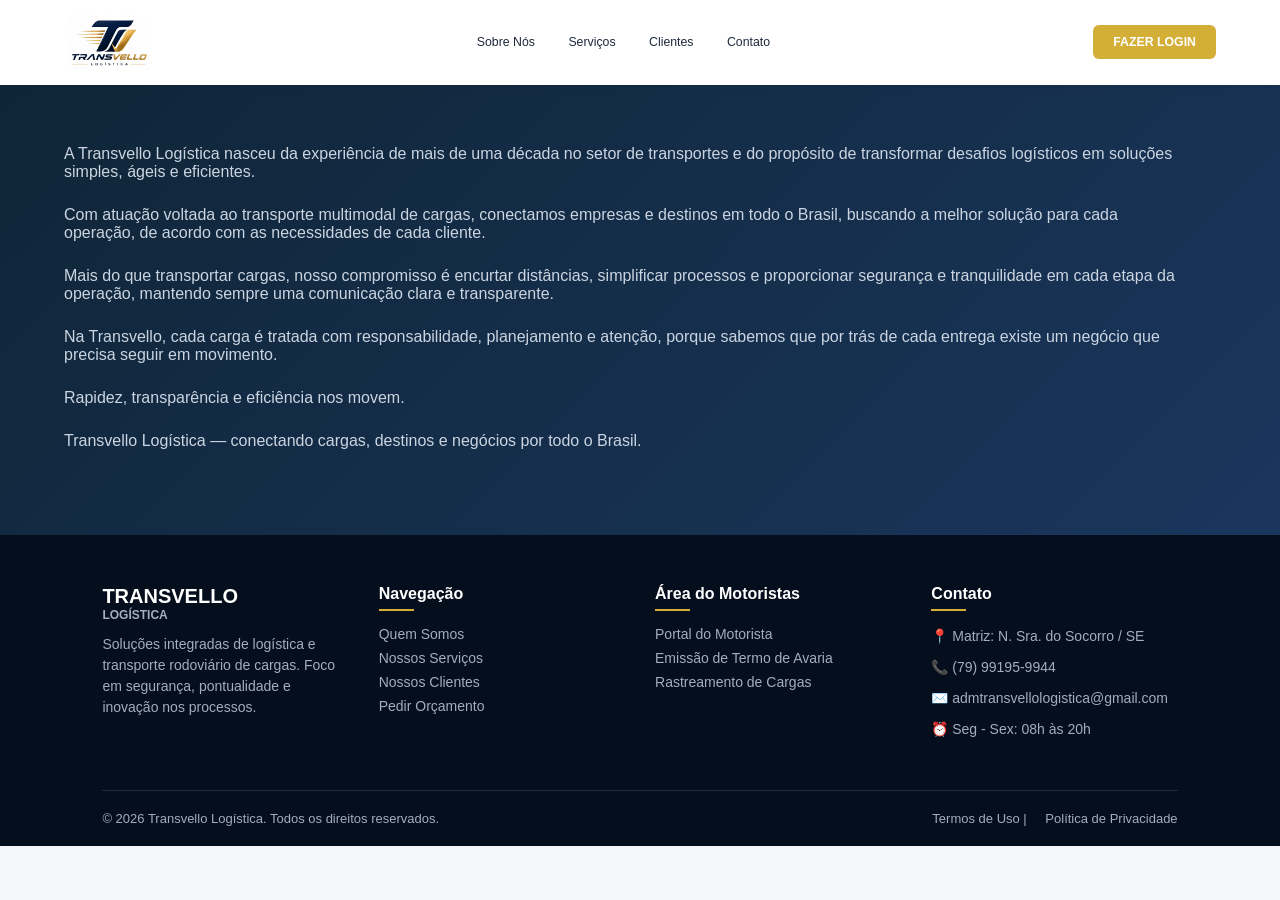
==== Quem_Somos/index.html @ 7d19bf4a "Add files via upload" ====
<!DOCTYPE html>
<html lang="pt-BR">
<head>
    <meta charset="UTF-8">
    <meta name="viewport" content="width=device-width, initial-scale=1.0">
    <title>Transvello Logística | Soluções em Transporte</title>    
    
    <link rel="icon" type="image/x-icon" href="../assets/img/logo.jpeg">

    <link rel="stylesheet" href="../assets/css/inicialize.css">

    <link rel="stylesheet" href="../assets/css/style.css">
    <script src="../assets/js/script.js" defer></script>

</head>
<body>

    <header>
        <a class="logo" href="/Transvello/">
            <img src="../assets/img/logo.jpeg" alt="Logo Transvello" style="max-width: 100%; max-height: 55px; object-fit: contain;">
        </a>
        <nav>
            <a href="#sobre">Sobre Nós</a>
            <a href="#servicos">Serviços</a>
            <a href="#clientes">Clientes</a>
            <a href="#contato">Contato</a>
        </nav>
        <a href="#orcamento" class="btn-cta">FAZER LOGIN</a>
    </header>

    <section class="hero">
        <div class="hero-text">
            <p>A Transvello Logística nasceu da experiência de mais de uma década no setor de transportes e do propósito de transformar desafios logísticos em soluções simples, ágeis e eficientes.</p>

            <p>Com atuação voltada ao transporte multimodal de cargas, conectamos empresas e destinos em todo o Brasil, buscando a melhor solução para cada operação, de acordo com as necessidades de cada cliente.</p>

            <p>Mais do que transportar cargas, nosso compromisso é encurtar distâncias, simplificar processos e proporcionar segurança e tranquilidade em cada etapa da operação, mantendo sempre uma comunicação clara e transparente.</p>

            <p>Na Transvello, cada carga é tratada com responsabilidade, planejamento e atenção, porque sabemos que por trás de cada entrega existe um negócio que precisa seguir em movimento.</p>

            <p>Rapidez, transparência e eficiência nos movem.</p>

            <p>Transvello Logística — conectando cargas, destinos e negócios por todo o Brasil.</p>
        </div>
        
        
    </section>

    <footer>
        <div class="footer-container">
            
            <!-- Coluna 1: Sobre -->
            <div class="footer-col">
                <div class="logo" style="color: #ffffff; margin-bottom: 12px;">TRANSVELLO <span style="color: #a0aec0;">LOGÍSTICA</span></div>
                <p>Soluções integradas de logística e transporte rodoviário de cargas. Foco em segurança, pontualidade e inovação nos processos.</p>
            </div>

            <!-- Coluna 2: Navegação -->
            <div class="footer-col">
                <h4>Navegação</h4>
                <ul>
                    <li><a href="#sobre">Quem Somos</a></li>
                    <li><a href="#servicos">Nossos Serviços</a></li>
                    <li><a href="#clientes">Nossos Clientes</a></li>
                    <li><a href="#orcamento">Pedir Orçamento</a></li>
                </ul>
            </div>

            <!-- Coluna 3: Acesso Restrito / Sistemas -->
            <div class="footer-col">
                <h4>Área do Motoristas</h4>
                <ul>
                    <li><a href="#" target="_blank">Portal do Motorista</a></li>
                    <li><a href="#">Emissão de Termo de Avaria</a></li>
                    <li><a href="#">Rastreamento de Cargas</a></li>
                </ul>
            </div>

            <!-- Coluna 4: Contato -->
            <div class="footer-col" id="contato">
                <h4>Contato</h4>
                <p>📍 Matriz: N. Sra. do Socorro / SE</p>
                <p>📞 (79) 99195-9944</p>
                <p>✉️ admtransvellologistica@gmail.com</p>
                <p>⏰ Seg - Sex: 08h às 20h</p>
            </div>

        </div>

        <!-- Linha Final de Copyright -->
        <div class="footer-bottom">
            <div>
                © 2026 Transvello Logística. Todos os direitos reservados.
            </div>
            <div>
                <a href="#">Termos de Uso</a> | 
                <a href="#">Política de Privacidade</a>
            </div>
        </div>
    </footer>

</body>
</html>
---- assets/css/inicialize.css ----
@import url('https://fonts.googleapis.com/css2?family=Dancing+Script&family=Outfit:wght@100&family=Pacifico&family=Poppins:wght@300;400;500;600;700;800&display=swap');

:root{
    --color-primary: #0B1E3D;          /* Azul-marinho principal */
    --color-primary-light: #1D3557;    /* Azul-marinho mais claro */
    --color-primary-dark: #050E1D;     /* Azul-marinho bem escuro */
    
    --color-accent: #D4AF37;           /* Dourado da logo (destaques, botões) */
    --color-accent-hover: #B59226;     /* Dourado para efeito hover */

    /* --- CORES DE SISTEMA E STATUS --- */
    --color-danger: #ff7782;
    --color-success: #41f1b6;
    --color-warning: #ffbb55;
    --color-info: #17a2b8;
    --color-white: #fff;
    --color-info-dark: #7d8da1;
    --color-info-light: #dce1eb;
    --color-dark: #1e293b;             /* Texto escuro corporativo */
    --color-light: rgba(11, 30, 61, 0.08); /* Sombra suave no tom azul */
    --color-primary-variant: #D4AF37;   /* Dourado para detalhes de variação */
    --color-dark-variant: #677483;
    --color-background: #f4f6f9;       /* Fundo claro para sistemas */

    /* --- ESPAÇAMENTOS E BORDAS --- */
    --card-border-radius: 2rem;
    --border-radius-1: 0.4rem;
    --border-radius-2: 0.8rem;
    --border-radius-3: 1.2rem;

    --card-padding: 1.4rem;
    --padding-1: 1rem;
    --padding-2: 0.4rem;

    --box-shadow: 0 2rem 3rem var(--color-light);

    --invert: 0;
}

/* Modo Escuro Ajustado */
.dark-theme-variables{
    --color-background: #080d16;
    --color-white: #0f172a;
    --color-dark: #edeffd;
    --color-dark-variant: #a3bdcc;
    --color-light: rgba(0, 0, 0, 0.4);
    --box-shadow: 0 2rem 3rem var(--color-light);
    --invert: 1;
}

*{
    margin: 0;
    padding: 0;
    outline: 0;
    appearance: none;
    border: 0;
    text-decoration: none;
    list-style: none;
    box-sizing: border-box;
}

html{
    font-size: 14px;
    scroll-behavior: smooth;
}

body{
    width: 100%;
    height: 100%;
    min-height: 100vh;
    font-family: 'Poppins', sans-serif;
    font-size: 0.88rem;
    background: var(--color-background);
    overflow-x: hidden;
    color: var(--color-dark);
    position: relative;
}

a{
    color: var(--color-dark);
}

img{
    display: block;
    width: 100%;
}

h1{
    font-weight: 800;
    font-size: 1.6rem;
}

h2{
    font-size: 1.4rem;
}

h3{
    font-size: 0.87rem;
}

h4{
    font-size: 0.8rem;
}

h5{
    font-size: 0.77rem;
}

small{
    font-size: 0.75rem;
}

.error{
    background-color: var(--color-danger) !important;
    box-shadow: inset 5rem 5rem var(--color-danger) !important;
}

.hidden{
    display: none !important;
}

.noScrool{
    overflow: hidden;
}
---- assets/css/style.css ----
body {
    font-family: 'Segoe UI', Arial, sans-serif;
    margin: 0;
    color: var(--color-dark);
    background: var(--color-background);
}

/* Header */
header {
    display: flex;
    justify-content: space-between;
    align-items: center;
    padding: 15px 5%;
    background: #fff;
    box-shadow: 0 2px 10px rgba(0, 0, 0, 0.05);
    position: sticky;
    top: 0;
    z-index: 100;
}

.logo {
    font-size: 20px;
    font-weight: bold;
    color: var(--color-primary);
}

.logo span {
    font-size: 12px;
    color: #718096;
    display: block;
}

nav a {
    margin: 0 15px;
    text-decoration: none;
    color: var(--color-dark);
    font-weight: 500;
}

.btn-cta {
    background: var(--color-accent);
    color: #fff;
    padding: 10px 20px;
    border-radius: 6px;
    text-decoration: none;
    font-weight: bold;
}

/* Hero */
.hero {
    display: flex;
    flex-wrap: wrap;
    padding: 60px 5%;
    background: linear-gradient(135deg, #0f2537 0%, #1a365d 100%);
    color: #fff;
    align-items: center;
    justify-content: space-between;
}

.hero-text {
    flex: 1;
    min-width: 300px;
    padding-right: 40px;
}

.hero-text h1 {
    font-size: 36px;
    margin-bottom: 15px;
    line-height: 1.2;
}

.hero-text p {
    font-size: 16px;
    color: #cbd5e1;
    margin-bottom: 25px;
}

/* Card de Orçamento */
.card-orcamento {
    background: #fff;
    color: var(--color-dark);
    padding: 25px;
    border-radius: 10px;
    width: 360px;
    box-shadow: 0 10px 25px rgba(0, 0, 0, 0.2);
}

.card-orcamento h3 {
    margin-top: 0;
    color: var(--color-primary);
}

.form-group {
    margin-bottom: 12px;
}

.form-group label {
    display: block;
    font-size: 12px;
    font-weight: bold;
    margin-bottom: 4px;
}

.form-group input,
.form-group select {
    width: 100%;
    padding: 10px;
    border: 1px solid #cbd5e1;
    border-radius: 5px;
    box-sizing: border-box;
}

.btn-submit {
    width: 100%;
    background: var(--color-primary);
    color: #fff;
    border: none;
    padding: 12px;
    font-weight: bold;
    border-radius: 5px;
    cursor: pointer;
    margin-top: 10px;
}

.btn-submit:hover {
    background: var(--color-accent);
}

footer {
    background-color: var(--color-primary-dark);
    color: #a0aec0;
    padding: 50px 8% 20px 8%;
    font-size: 14px;
}

.footer-container {
    display: flex;
    flex-wrap: wrap;
    justify-content: space-between;
    gap: 30px;
    margin-bottom: 40px;
}

.footer-col {
    flex: 1;
    min-width: 220px;
}

.footer-col h4 {
    color: #ffffff;
    font-size: 16px;
    margin-bottom: 15px;
    position: relative;
    padding-bottom: 8px;
}

.footer-col h4::after {
    content: '';
    position: absolute;
    left: 0;
    bottom: 0;
    width: 35px;
    height: 2px;
    background-color: var(--color-accent);
}

.footer-col p {
    margin-bottom: 10px;
    line-height: 1.5;
}

.footer-col ul {
    list-style: none;
}

.footer-col ul li {
    margin-bottom: 8px;
}

.footer-col ul li a {
    color: #a0aec0;
    text-decoration: none;
    transition: color 0.2s;
}

.footer-col ul li a:hover {
    color: #ffffff;
}

.footer-bottom {
    border-top: 1px solid #1a2d3d;
    padding-top: 20px;
    display: flex;
    flex-wrap: wrap;
    justify-content: space-between;
    align-items: center;
    font-size: 13px;
}

.footer-bottom a {
    color: #a0aec0;
    text-decoration: none;
    margin-left: 15px;
}

.footer-bottom a:hover {
    color: #ffffff;
}

/* Responsividade */
@media (max-width: 768px) {
    header {
        flex-direction: column;
        gap: 15px;
    }

    .hero {
        flex-direction: column;
        text-align: center;
        padding: 40px 5%;
    }

    .hero-text {
        padding-right: 0;
    }

    .footer-bottom {
        flex-direction: column;
        gap: 10px;
        text-align: center;
    }

    .footer-bottom nav {
        margin-top: 10px;
    }
}
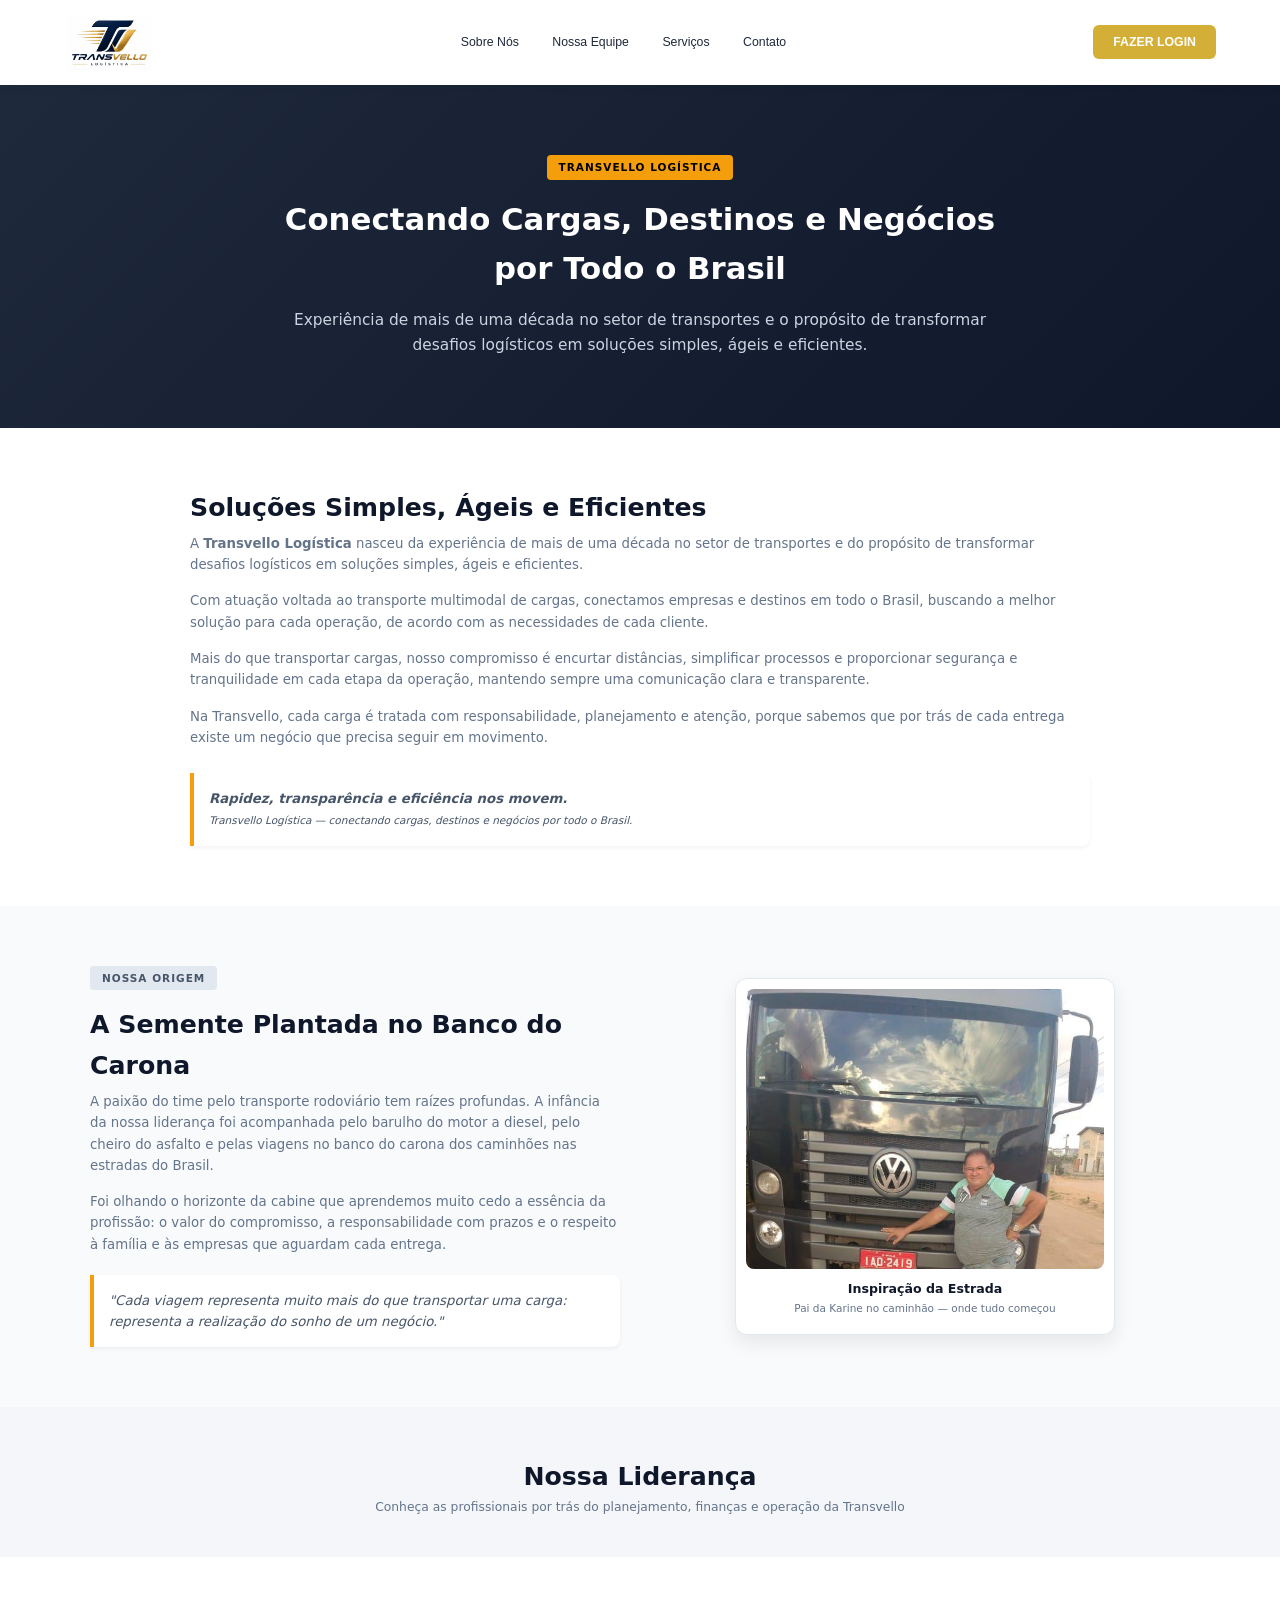
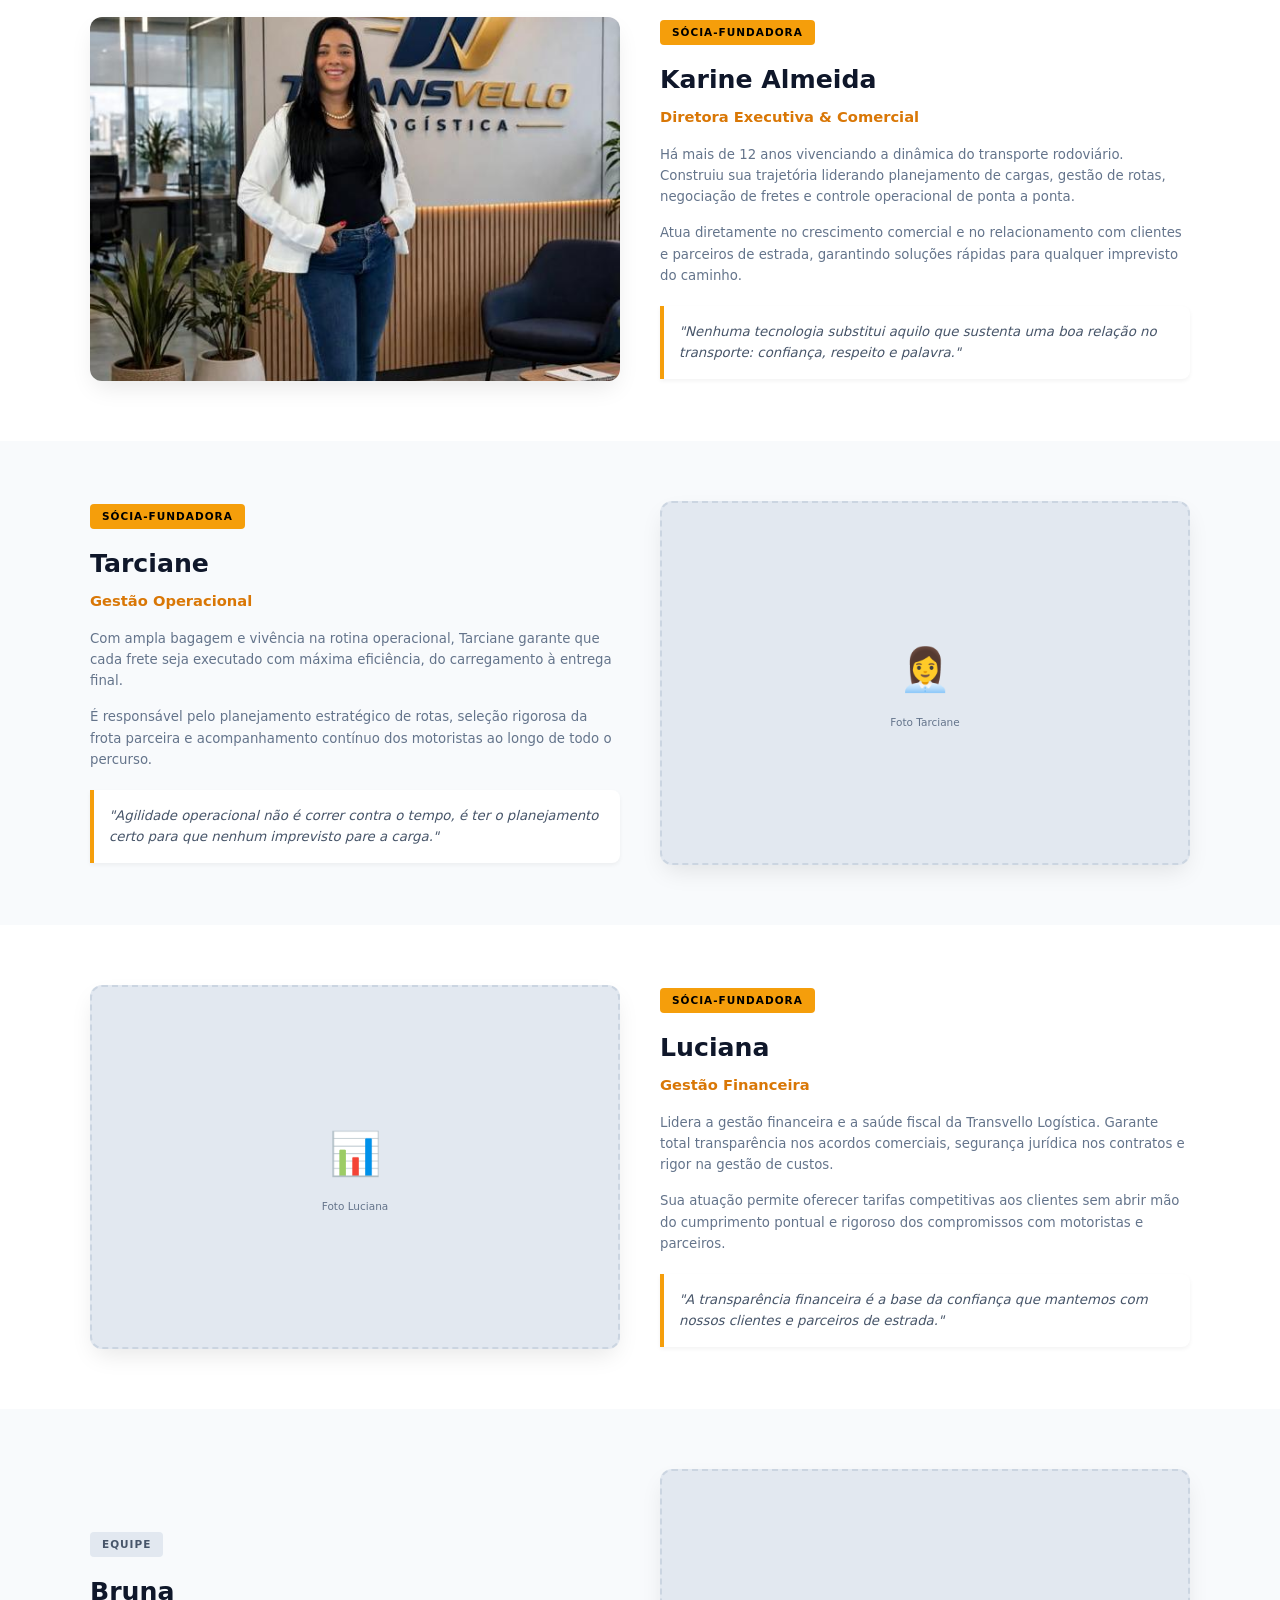
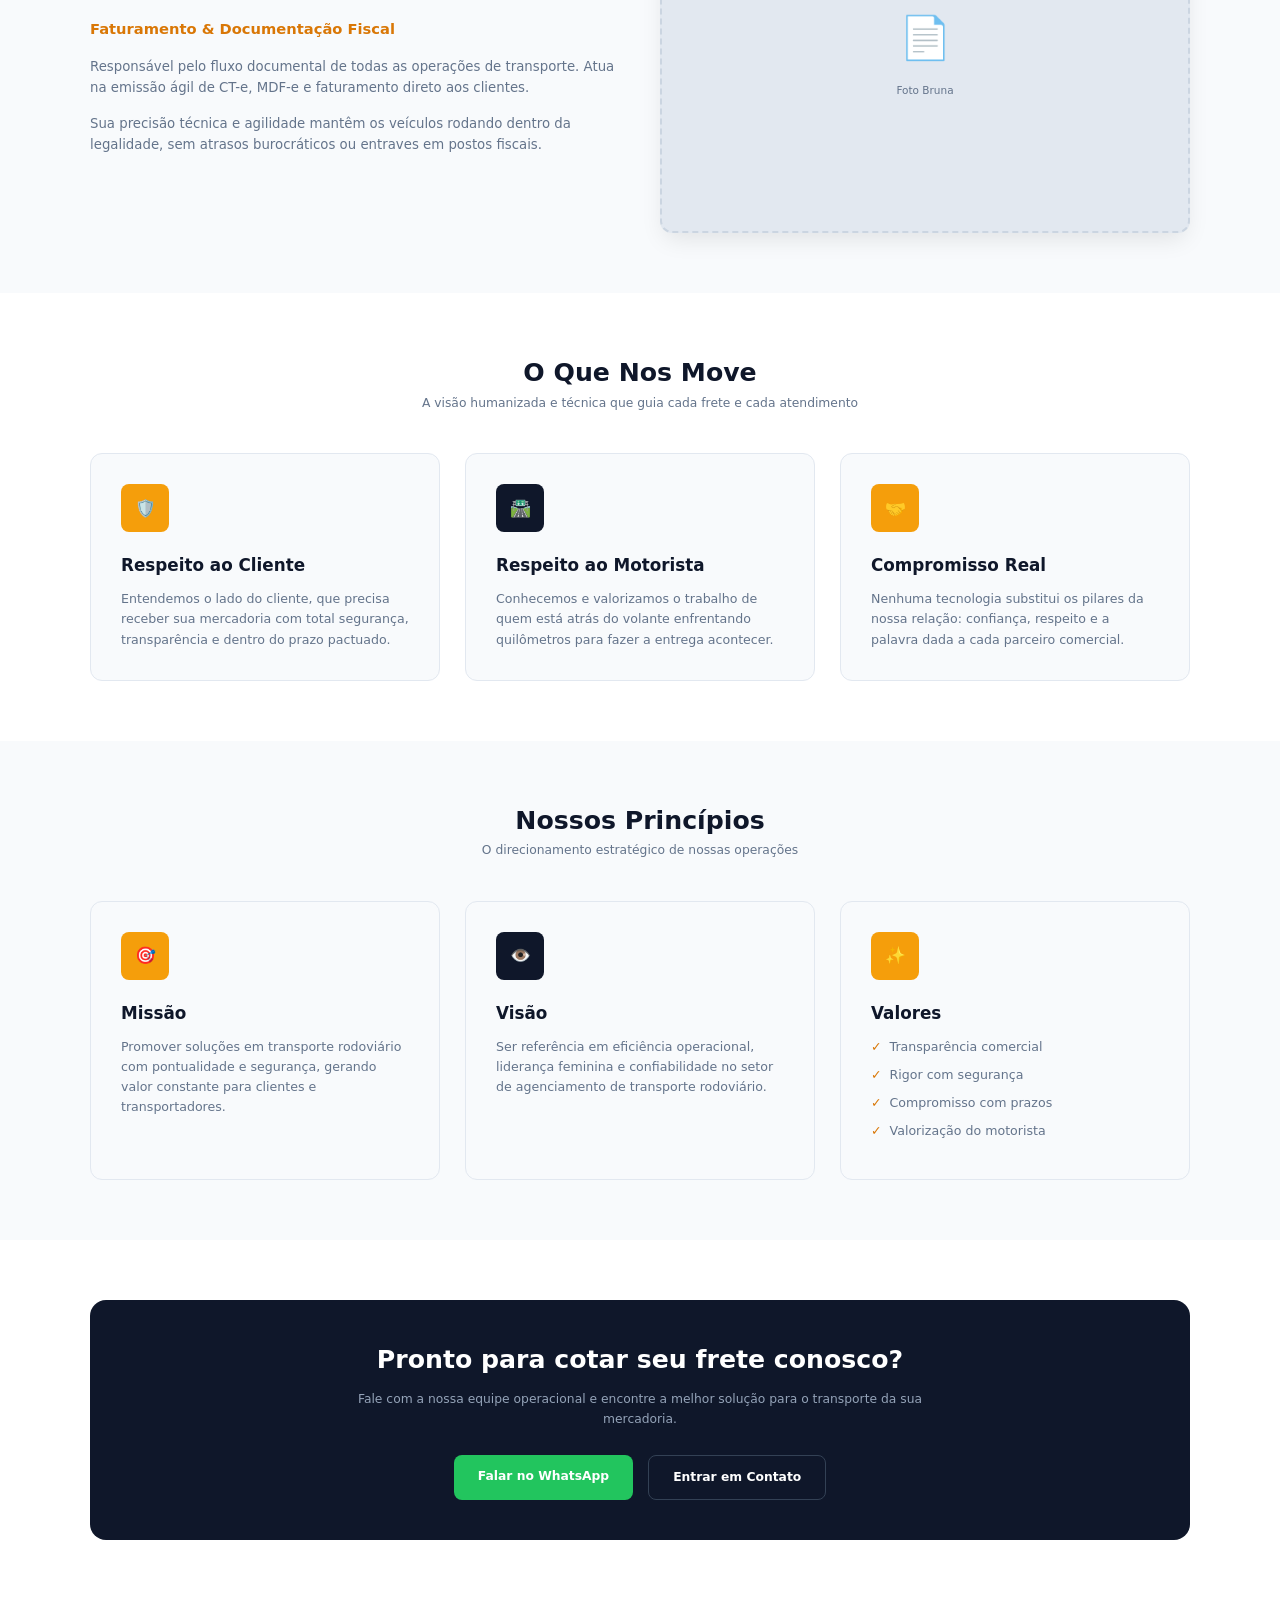
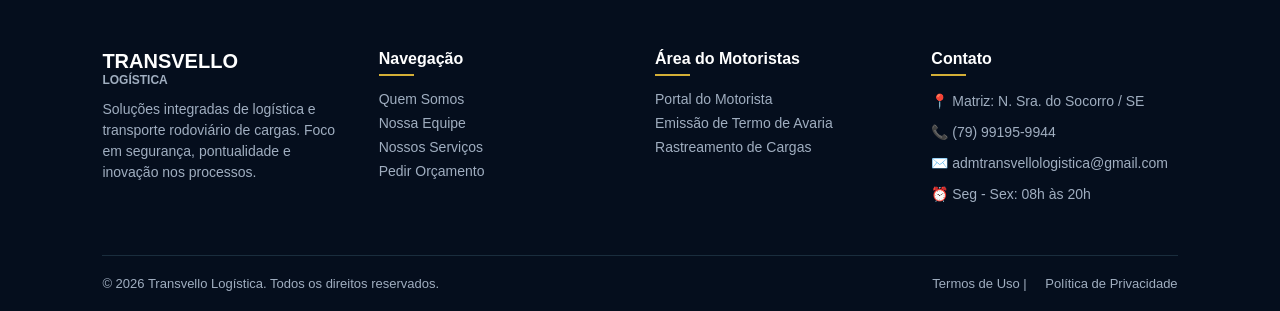
==== commit 24d42fd5: "Criando tela de quem somos" ====
--- a/Quem_Somos/index.html
+++ b/Quem_Somos/index.html
@@ -3,15 +3,15 @@
 <head>
     <meta charset="UTF-8">
     <meta name="viewport" content="width=device-width, initial-scale=1.0">
-    <title>Transvello Logística | Soluções em Transporte</title>    
+    <title>Transvello Logística | Quem Somos</title>    
     
     <link rel="icon" type="image/x-icon" href="../assets/img/logo.jpeg">
 
     <link rel="stylesheet" href="../assets/css/inicialize.css">
-
     <link rel="stylesheet" href="../assets/css/style.css">
+    <link rel="stylesheet" href="./assets/css/style.css">
+    
     <script src="../assets/js/script.js" defer></script>
-
 </head>
 <body>
 
@@ -21,52 +21,271 @@
         </a>
         <nav>
             <a href="#sobre">Sobre Nós</a>
+            <a href="#equipe">Nossa Equipe</a>
             <a href="#servicos">Serviços</a>
-            <a href="#clientes">Clientes</a>
             <a href="#contato">Contato</a>
         </nav>
         <a href="#orcamento" class="btn-cta">FAZER LOGIN</a>
     </header>
 
-    <section class="hero">
-        <div class="hero-text">
-            <p>A Transvello Logística nasceu da experiência de mais de uma década no setor de transportes e do propósito de transformar desafios logísticos em soluções simples, ágeis e eficientes.</p>
-
-            <p>Com atuação voltada ao transporte multimodal de cargas, conectamos empresas e destinos em todo o Brasil, buscando a melhor solução para cada operação, de acordo com as necessidades de cada cliente.</p>
-
-            <p>Mais do que transportar cargas, nosso compromisso é encurtar distâncias, simplificar processos e proporcionar segurança e tranquilidade em cada etapa da operação, mantendo sempre uma comunicação clara e transparente.</p>
-
-            <p>Na Transvello, cada carga é tratada com responsabilidade, planejamento e atenção, porque sabemos que por trás de cada entrega existe um negócio que precisa seguir em movimento.</p>
-
-            <p>Rapidez, transparência e eficiência nos movem.</p>
-
-            <p>Transvello Logística — conectando cargas, destinos e negócios por todo o Brasil.</p>
-        </div>
-        
-        
-    </section>
+<main class="quem-somos-container">
+
+    <!-- HERO SECTION -->
+    <section class="qs-hero">
+        <div class="qs-content text-center">
+            <span class="qs-badge">Transvello Logística</span>
+            <h1>Conectando Cargas, Destinos e Negócios por Todo o Brasil</h1>
+            <p>Experiência de mais de uma década no setor de transportes e o propósito de transformar desafios logísticos em soluções simples, ágeis e eficientes.</p>
+        </div>
+    </section>
+
+    <!-- MANIFESTO / SOBRE A TRANSVELLO (TEXTO INSTITUCIONAL) -->
+    <section class="qs-section qs-bg-white" id="sobre">
+        <div class="qs-container">
+            <div class="qs-text-block text-center" style="max-width: 900px; margin: 0 auto;">
+                <h2>Soluções Simples, Ágeis e Eficientes</h2>
+                <p>A <strong>Transvello Logística</strong> nasceu da experiência de mais de uma década no setor de transportes e do propósito de transformar desafios logísticos em soluções simples, ágeis e eficientes.</p>
+                <p>Com atuação voltada ao transporte multimodal de cargas, conectamos empresas e destinos em todo o Brasil, buscando a melhor solução para cada operação, de acordo com as necessidades de cada cliente.</p>
+                <p>Mais do que transportar cargas, nosso compromisso é encurtar distâncias, simplificar processos e proporcionar segurança e tranquilidade em cada etapa da operação, mantendo sempre uma comunicação clara e transparente.</p>
+                <p>Na Transvello, cada carga é tratada com responsabilidade, planejamento e atenção, porque sabemos que por trás de cada entrega existe um negócio que precisa seguir em movimento.</p>
+                
+                <div class="qs-quote-box" style="margin-top: 25px;">
+                    <p><strong>Rapidez, transparência e eficiência nos movem.</strong><br>
+                    <small>Transvello Logística — conectando cargas, destinos e negócios por todo o Brasil.</small></p>
+                </div>
+            </div>
+        </div>
+    </section>
+
+    <!-- BLOCO HISTÓRIA: A ORIGEM DA PAIXÃO NA ESTRADA (FOTO DO PAI) -->
+    <section class="qs-section qs-bg-light">
+        <div class="qs-container">
+            <div class="qs-grid-2">
+                <div class="qs-text-block">
+                    <span class="qs-badge neutro">Nossa Origem</span>
+                    <h2>A Semente Plantada no Banco do Carona</h2>
+                    <p>A paixão do time pelo transporte rodoviário tem raízes profundas. A infância da nossa liderança foi acompanhada pelo barulho do motor a diesel, pelo cheiro do asfalto e pelas viagens no banco do carona dos caminhões nas estradas do Brasil.</p>
+                    <p>Foi olhando o horizonte da cabine que aprendemos muito cedo a essência da profissão: o valor do compromisso, a responsabilidade com prazos e o respeito à família e às empresas que aguardam cada entrega.</p>
+                    <div class="qs-quote-box">
+                        <p>"Cada viagem representa muito mais do que transportar uma carga: representa a realização do sonho de um negócio."</p>
+                    </div>
+                </div>
+
+                <!-- Foto do Pai em tamanho compacto e elegante -->
+                <div class="qs-image-block">
+                    <div class="qs-img-card-sm">
+                        <img src="./assets/img/pai-caminhao.jpeg" alt="Pai no caminhão - Inspiração" class="qs-img-sm">
+                        <div class="qs-img-caption">
+                            <strong>Inspiração da Estrada</strong>
+                            <small>Pai da Karine no caminhão — onde tudo começou</small>
+                        </div>
+                    </div>
+                </div>
+            </div>
+        </div>
+    </section>
+
+    <!-- SEÇÃO EQUIPE: SOCIAS NO MESMO PATAMAR -->
+    <div id="equipe">
+
+        <div class="qs-header-center" style="padding-top: 50px;">
+            <h2>Nossa Liderança</h2>
+            <p>Conheça as profissionais por trás do planejamento, finanças e operação da Transvello</p>
+        </div>
+
+        <!-- BLOCO 1: KARINE ALMEIDA -->
+        <section class="qs-section qs-bg-white">
+            <div class="qs-container">
+                <div class="qs-grid-2">
+                    <div class="qs-image-block">
+                        <img src="./assets/img/karine-transvello.jpeg" alt="Karine Almeida" class="qs-img img-object-position-center">
+                    </div>
+                    <div class="qs-text-block">
+                        <span class="qs-badge">Sócia-Fundadora</span>
+                        <h2>Karine Almeida</h2>
+                        <h3 class="subtitulo-membro">Diretora Executiva & Comercial</h3>
+                        <p>Há mais de 12 anos vivenciando a dinâmica do transporte rodoviário. Construiu sua trajetória liderando planejamento de cargas, gestão de rotas, negociação de fretes e controle operacional de ponta a ponta.</p>
+                        <p>Atua diretamente no crescimento comercial e no relacionamento com clientes e parceiros de estrada, garantindo soluções rápidas para qualquer imprevisto do caminho.</p>
+                        <div class="qs-quote-box">
+                            <p>"Nenhuma tecnologia substitui aquilo que sustenta uma boa relação no transporte: confiança, respeito e palavra."</p>
+                        </div>
+                    </div>
+                </div>
+            </div>
+        </section>
+
+        <!-- BLOCO 2: TARCIANE -->
+        <section class="qs-section qs-bg-light">
+            <div class="qs-container">
+                <div class="qs-grid-2 qs-reverse-mobile">
+                    <div class="qs-text-block">
+                        <span class="qs-badge">Sócia-Fundadora</span>
+                        <h2>Tarciane</h2>
+                        <h3 class="subtitulo-membro">Gestão Operacional</h3>
+                        <p>Com ampla bagagem e vivência na rotina operacional, Tarciane garante que cada frete seja executado com máxima eficiência, do carregamento à entrega final.</p>
+                        <p>É responsável pelo planejamento estratégico de rotas, seleção rigorosa da frota parceira e acompanhamento contínuo dos motoristas ao longo de todo o percurso.</p>
+                        <div class="qs-quote-box">
+                            <p>"Agilidade operacional não é correr contra o tempo, é ter o planejamento certo para que nenhum imprevisto pare a carga."</p>
+                        </div>
+                    </div>
+                    <div class="qs-image-block">
+                        <div class="qs-img placeholder-bloco">
+                            <span>👩‍💼</span>
+                            <small style="display:block; margin-top:10px;">Foto Tarciane</small>
+                            <!-- <img src="./assets/img/tarciane.jpeg" alt="Tarciane" class="qs-img img-object-position-center"> -->
+                        </div>
+                    </div>
+                </div>
+            </div>
+        </section>
+
+        <!-- BLOCO 3: LUCIANA -->
+        <section class="qs-section qs-bg-white">
+            <div class="qs-container">
+                <div class="qs-grid-2">
+                    <div class="qs-image-block">
+                        <div class="qs-img placeholder-bloco">
+                            <span>📊</span>
+                            <small style="display:block; margin-top:10px;">Foto Luciana</small>
+                            <!-- <img src="./assets/img/luciana.jpeg" alt="Luciana" class="qs-img img-object-position-center"> -->
+                        </div>
+                    </div>
+                    <div class="qs-text-block">
+                        <span class="qs-badge">Sócia-Fundadora</span>
+                        <h2>Luciana</h2>
+                        <h3 class="subtitulo-membro">Gestão Financeira</h3>
+                        <p>Lidera a gestão financeira e a saúde fiscal da Transvello Logística. Garante total transparência nos acordos comerciais, segurança jurídica nos contratos e rigor na gestão de custos.</p>
+                        <p>Sua atuação permite oferecer tarifas competitivas aos clientes sem abrir mão do cumprimento pontual e rigoroso dos compromissos com motoristas e parceiros.</p>
+                        <div class="qs-quote-box">
+                            <p>"A transparência financeira é a base da confiança que mantemos com nossos clientes e parceiros de estrada."</p>
+                        </div>
+                    </div>
+                </div>
+            </div>
+        </section>
+
+        <!-- BLOCO 4: BRUNA -->
+        <section class="qs-section qs-bg-light">
+            <div class="qs-container">
+                <div class="qs-grid-2 qs-reverse-mobile">
+                    <div class="qs-text-block">
+                        <span class="qs-badge neutro">Equipe</span>
+                        <h2>Bruna</h2>
+                        <h3 class="subtitulo-membro">Faturamento & Documentação Fiscal</h3>
+                        <p>Responsável pelo fluxo documental de todas as operações de transporte. Atua na emissão ágil de CT-e, MDF-e e faturamento direto aos clientes.</p>
+                        <p>Sua precisão técnica e agilidade mantêm os veículos rodando dentro da legalidade, sem atrasos burocráticos ou entraves em postos fiscais.</p>
+                    </div>
+                    <div class="qs-image-block">
+                        <div class="qs-img placeholder-bloco">
+                            <span>📄</span>
+                            <small style="display:block; margin-top:10px;">Foto Bruna</small>
+                            <!-- <img src="./assets/img/bruna.jpeg" alt="Bruna" class="qs-img img-object-position-center"> -->
+                        </div>
+                    </div>
+                </div>
+            </div>
+        </section>
+
+    </div>
+
+    <!-- O QUE NOS MOVE -->
+    <section class="qs-section qs-bg-white">
+        <div class="qs-container">
+            <div class="qs-header-center">
+                <h2>O Que Nos Move</h2>
+                <p>A visão humanizada e técnica que guia cada frete e cada atendimento</p>
+            </div>
+
+            <div class="qs-grid-3">
+                <div class="qs-card">
+                    <div class="qs-card-icon qs-icon-amber">🛡️</div>
+                    <h3>Respeito ao Cliente</h3>
+                    <p>Entendemos o lado do cliente, que precisa receber sua mercadoria com total segurança, transparência e dentro do prazo pactuado.</p>
+                </div>
+
+                <div class="qs-card">
+                    <div class="qs-card-icon qs-icon-dark">🛣️</div>
+                    <h3>Respeito ao Motorista</h3>
+                    <p>Conhecemos e valorizamos o trabalho de quem está atrás do volante enfrentando quilômetros para fazer a entrega acontecer.</p>
+                </div>
+
+                <div class="qs-card">
+                    <div class="qs-card-icon qs-icon-amber">🤝</div>
+                    <h3>Compromisso Real</h3>
+                    <p>Nenhuma tecnologia substitui os pilares da nossa relação: confiança, respeito e a palavra dada a cada parceiro comercial.</p>
+                </div>
+            </div>
+        </div>
+    </section>
+
+    <!-- MISSÃO, VISÃO E VALORES -->
+    <section class="qs-section qs-bg-light">
+        <div class="qs-container">
+            <div class="qs-header-center">
+                <h2>Nossos Princípios</h2>
+                <p>O direcionamento estratégico de nossas operações</p>
+            </div>
+
+            <div class="qs-grid-3">
+                <div class="qs-card">
+                    <div class="qs-card-icon qs-icon-amber">🎯</div>
+                    <h3>Missão</h3>
+                    <p>Promover soluções em transporte rodoviário com pontualidade e segurança, gerando valor constante para clientes e transportadores.</p>
+                </div>
+
+                <div class="qs-card">
+                    <div class="qs-card-icon qs-icon-dark">👁️</div>
+                    <h3>Visão</h3>
+                    <p>Ser referência em eficiência operacional, liderança feminina e confiabilidade no setor de agenciamento de transporte rodoviário.</p>
+                </div>
+
+                <div class="qs-card">
+                    <div class="qs-card-icon qs-icon-amber">✨</div>
+                    <h3>Valores</h3>
+                    <ul class="qs-list">
+                        <li><span>✓</span> Transparência comercial</li>
+                        <li><span>✓</span> Rigor com segurança</li>
+                        <li><span>✓</span> Compromisso com prazos</li>
+                        <li><span>✓</span> Valorização do motorista</li>
+                    </ul>
+                </div>
+            </div>
+        </div>
+    </section>
+
+    <!-- CALL TO ACTION (CTA) -->
+    <section class="qs-section qs-bg-white">
+        <div class="qs-container">
+            <div class="qs-cta-box">
+                <h2>Pronto para cotar seu frete conosco?</h2>
+                <p>Fale com a nossa equipe operacional e encontre a melhor solução para o transporte da sua mercadoria.</p>
+                <div class="qs-cta-buttons">
+                    <a href="https://wa.me/5579991959944" target="_blank" class="qs-btn qs-btn-whatsapp">Falar no WhatsApp</a>
+                    <a href="#contato" class="qs-btn qs-btn-outline">Entrar em Contato</a>
+                </div>
+            </div>
+        </div>
+    </section>
+
+</main>
 
     <footer>
         <div class="footer-container">
-            
-            <!-- Coluna 1: Sobre -->
             <div class="footer-col">
                 <div class="logo" style="color: #ffffff; margin-bottom: 12px;">TRANSVELLO <span style="color: #a0aec0;">LOGÍSTICA</span></div>
                 <p>Soluções integradas de logística e transporte rodoviário de cargas. Foco em segurança, pontualidade e inovação nos processos.</p>
             </div>
 
-            <!-- Coluna 2: Navegação -->
             <div class="footer-col">
                 <h4>Navegação</h4>
                 <ul>
                     <li><a href="#sobre">Quem Somos</a></li>
+                    <li><a href="#equipe">Nossa Equipe</a></li>
                     <li><a href="#servicos">Nossos Serviços</a></li>
-                    <li><a href="#clientes">Nossos Clientes</a></li>
                     <li><a href="#orcamento">Pedir Orçamento</a></li>
                 </ul>
             </div>
 
-            <!-- Coluna 3: Acesso Restrito / Sistemas -->
             <div class="footer-col">
                 <h4>Área do Motoristas</h4>
                 <ul>
@@ -76,7 +295,6 @@
                 </ul>
             </div>
 
-            <!-- Coluna 4: Contato -->
             <div class="footer-col" id="contato">
                 <h4>Contato</h4>
                 <p>📍 Matriz: N. Sra. do Socorro / SE</p>
@@ -84,14 +302,10 @@
                 <p>✉️ admtransvellologistica@gmail.com</p>
                 <p>⏰ Seg - Sex: 08h às 20h</p>
             </div>
-
-        </div>
-
-        <!-- Linha Final de Copyright -->
+        </div>
+
         <div class="footer-bottom">
-            <div>
-                © 2026 Transvello Logística. Todos os direitos reservados.
-            </div>
+            <div>© 2026 Transvello Logística. Todos os direitos reservados.</div>
             <div>
                 <a href="#">Termos de Uso</a> | 
                 <a href="#">Política de Privacidade</a>
--- a/Quem_Somos/assets/css/style.css
+++ b/Quem_Somos/assets/css/style.css
@@ -0,0 +1,338 @@
+/* RESET LOCAL & VARIÁVEIS */
+.quem-somos-container {
+    --qs-dark: #0f172a;
+    --qs-dark-card: #1e293b;
+    --qs-amber: #f59e0b;
+    --qs-amber-hover: #d97706;
+    --qs-bg-light: #f8fafc;
+    --qs-text-dark: #1e293b;
+    --qs-text-muted: #64748b;
+    --qs-whatsapp: #22c55e;
+    
+    font-family: system-ui, -apple-system, BlinkMacSystemFont, "Segoe UI", Roboto, sans-serif;
+    color: var(--qs-text-dark);
+    line-height: 1.6;
+    width: 100%;
+}
+
+.quem-somos-container * {
+    box-sizing: border-box;
+    margin: 0;
+    padding: 0;
+}
+
+/* ESTRUTURA GERAL */
+.qs-container {
+    max-width: 1140px;
+    margin: 0 auto;
+    padding: 0 20px;
+}
+
+.qs-section {
+    padding: 60px 0;
+}
+
+.qs-bg-light { background-color: var(--qs-bg-light); }
+.qs-bg-white { background-color: #ffffff; }
+
+/* HERO SECTION */
+.qs-hero {
+    background: linear-gradient(135deg, #1e293b 0%, #0f172a 100%);
+    color: #ffffff;
+    padding: 70px 20px;
+    text-align: center;
+}
+
+.qs-hero .qs-content {
+    max-width: 750px;
+    margin: 0 auto;
+}
+
+.qs-badge {
+    display: inline-block;
+    background-color: var(--qs-amber);
+    color: #000;
+    font-weight: 700;
+    font-size: 0.75rem;
+    text-transform: uppercase;
+    padding: 4px 12px;
+    border-radius: 4px;
+    margin-bottom: 15px;
+    letter-spacing: 1px;
+}
+
+.qs-badge.neutro {
+    background-color: #e2e8f0;
+    color: #475569;
+}
+
+.qs-hero h1 {
+    font-size: 2.2rem;
+    font-weight: 800;
+    margin-bottom: 15px;
+}
+
+.qs-hero p {
+    color: #cbd5e1;
+    font-size: 1.1rem;
+}
+
+/* GRID LAYOUTS */
+.qs-grid-2 {
+    display: grid;
+    grid-template-columns: 1fr 1fr;
+    gap: 40px;
+    align-items: center;
+}
+
+.qs-grid-3 {
+    display: grid;
+    grid-template-columns: repeat(3, 1fr);
+    gap: 25px;
+}
+
+/* TEXTOS E CITAÇÕES */
+.qs-text-block h2 {
+    font-size: 1.8rem;
+    color: var(--qs-dark);
+    margin-bottom: 5px;
+}
+
+.subtitulo-membro {
+    font-size: 1.05rem;
+    color: var(--qs-amber-hover);
+    font-weight: 600;
+    margin-bottom: 15px;
+}
+
+.qs-text-block p {
+    color: var(--qs-text-muted);
+    margin-bottom: 15px;
+    font-size: 0.95rem;
+}
+
+.qs-quote-box {
+    border-left: 4px solid var(--qs-amber);
+    background-color: #ffffff;
+    padding: 15px;
+    border-radius: 0 8px 8px 0;
+    box-shadow: 0 2px 4px rgba(0,0,0,0.05);
+    margin-top: 20px;
+}
+
+.qs-quote-box p {
+    font-style: italic;
+    color: #475569;
+    margin: 0;
+}
+
+/* IMAGENS PADRÃO DOS INTEGRANTES */
+.qs-image-block {
+    position: relative;
+}
+
+.qs-img {    
+    display: block;
+    width: 100%;
+    height: 26rem;
+    object-fit: cover;
+    border-radius: 12px;
+    box-shadow: 0 10px 25px -5px rgba(0, 0, 0, 0.1);
+}
+
+.img-object-position-top { object-position: top; }
+.img-object-position-center { object-position: center; }
+
+/* PLACEHOLDER PARA FOTOS PENDENTES */
+.placeholder-bloco {
+    background-color: #e2e8f0;
+    display: flex;
+    flex-direction: column;
+    align-items: center;
+    justify-content: center;
+    font-size: 3rem;
+    color: #64748b;
+    border: 2px dashed #cbd5e1;
+}
+
+/* CARD COMPACTO PARA A FOTO DO PAI DA KARINE */
+.qs-img-card-sm {
+    background: #ffffff;
+    padding: 10px;
+    border-radius: 12px;
+    box-shadow: 0 8px 20px rgba(0,0,0,0.08);
+    border: 1px solid #e2e8f0;
+    max-width: 380px;
+    margin: 0 auto;
+}
+
+.qs-img-sm {
+    width: 100%;
+    height: 280px;
+    object-fit: cover;
+    object-position: top;
+    border-radius: 8px;
+    display: block;
+}
+
+.qs-img-caption {
+    padding: 10px 5px 5px 5px;
+    text-align: center;
+}
+
+.qs-img-caption strong {
+    display: block;
+    font-size: 0.9rem;
+    color: var(--qs-dark);
+}
+
+.qs-img-caption small {
+    color: var(--qs-text-muted);
+    font-size: 0.75rem;
+}
+
+/* PRINCÍPIOS / CARDS */
+.qs-header-center {
+    text-align: center;
+    margin-bottom: 40px;
+}
+
+.qs-header-center h2 {
+    font-size: 1.8rem;
+    color: var(--qs-dark);
+}
+
+.qs-header-center p {
+    color: var(--qs-text-muted);
+}
+
+.qs-card {
+    background-color: var(--qs-bg-light);
+    padding: 30px;
+    border-radius: 12px;
+    border: 1px solid #e2e8f0;
+}
+
+.qs-card-icon {
+    width: 48px;
+    height: 48px;
+    border-radius: 8px;
+    display: flex;
+    align-items: center;
+    justify-content: center;
+    font-size: 1.2rem;
+    margin-bottom: 20px;
+}
+
+.qs-icon-amber { background-color: var(--qs-amber); color: #000; }
+.qs-icon-dark { background-color: var(--qs-dark); color: #fff; }
+
+.qs-card h3 {
+    font-size: 1.2rem;
+    margin-bottom: 10px;
+    color: var(--qs-dark);
+}
+
+.qs-card p {
+    font-size: 0.9rem;
+    color: var(--qs-text-muted);
+}
+
+.qs-list {
+    list-style: none;
+}
+
+.qs-list li {
+    font-size: 0.9rem;
+    color: var(--qs-text-muted);
+    margin-bottom: 8px;
+    display: flex;
+    align-items: center;
+    gap: 8px;
+}
+
+.qs-list li span {
+    color: var(--qs-amber-hover);
+    font-weight: bold;
+}
+
+/* CALL TO ACTION (CTA) */
+.qs-cta-box {
+    background-color: var(--qs-dark);
+    color: #ffffff;
+    border-radius: 16px;
+    padding: 40px;
+    text-align: center;
+}
+
+.qs-cta-box h2 {
+    font-size: 1.8rem;
+    margin-bottom: 10px;
+}
+
+.qs-cta-box p {
+    color: #94a3b8;
+    max-width: 600px;
+    margin: 0 auto 25px auto;
+}
+
+.qs-cta-buttons {
+    display: flex;
+    justify-content: center;
+    gap: 15px;
+}
+
+.qs-btn {
+    display: inline-block;
+    padding: 12px 24px;
+    border-radius: 8px;
+    font-weight: 600;
+    text-decoration: none;
+    transition: all 0.2s ease;
+}
+
+.qs-btn-whatsapp {
+    background-color: var(--qs-whatsapp);
+    color: #ffffff;
+}
+
+.qs-btn-whatsapp:hover {
+    background-color: #16a34a;
+}
+
+.qs-btn-outline {
+    border: 1px solid #334155;
+    color: #ffffff;
+}
+
+.qs-btn-outline:hover {
+    background-color: #334155;
+}
+
+/* RESPONSIVIDADE (MEDIA QUERIES) */
+@media (max-width: 768px) {
+    .qs-grid-2, .qs-grid-3 {
+        grid-template-columns: 1fr;
+    }
+
+    .qs-hero h1 {
+        font-size: 1.6rem;
+    }
+
+    .qs-cta-buttons {
+        flex-direction: column;
+    }
+
+    .qs-btn {
+        width: 100%;
+    }
+
+    .qs-reverse-mobile {
+        display: flex;
+        flex-direction: column-reverse;
+    }
+
+    .qs-img {
+        height: 20rem;
+    }
+}
